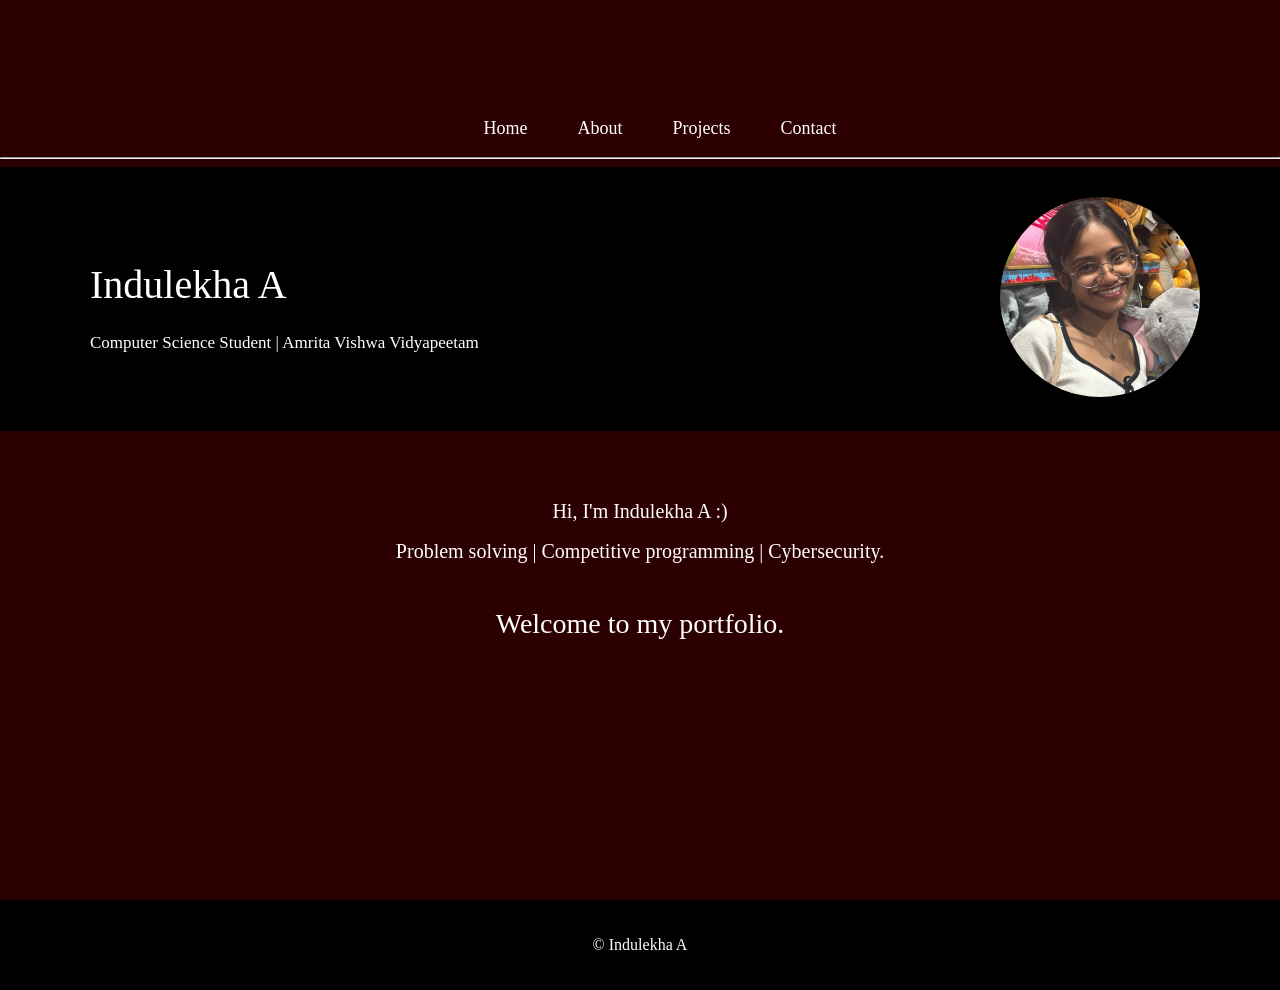
==== index.html @ 7f7b0244 "Add files via upload" ====
<!DOCTYPE html>
<html style="height:100%">
    <head>
        <link rel="stylesheet" href="style.css">
        <meta name="viewport" content="width=device-width, initial-scale=1.0">
    </head>
    <body style="background-image:url(bg.jpeg); background-size:cover; background-repeat:no-repeat;min-height:100vh; background-position: center;">
        <nav>
            <ul class="nav" style="padding-top:100px;">
                <li><a href="Portfoliohome.html" style="text-decoration:None;">Home</a></li>
                <li><a href="About.html" style="text-decoration:None;">About</a></li>
                <li><a href="Projects.html" style="text-decoration:None;">Projects</a></li>
                <li><a href="Contact.html" style="text-decoration:None;">Contact</a></li>
            </ul>
            <hr>
        </nav>
        <div class="hero">
            <div>
      <h1 style="color:#ffffff; padding:10px; font-size:40px; margin-bottom:5px;">Indulekha A</h1>
      <h1 style="color:#ffffff; padding:10px; font-size:17px; margin-top:0;"> Computer Science Student | Amrita Vishwa Vidyapeetam</h1>
      </div>

      <div>
        <img src="profile.jpeg" alt="my photo" style="width:200px; border-radius:50%">
      </div>
    </div>  
    <div class="intro">
    <p style="text-align:center; font-size:20px; line-height:2;">Hi, I'm Indulekha A :) <br> Problem solving | Competitive programming | Cybersecurity. </p>
    <p style="text-align:center; font-size:28px;">
Welcome to my portfolio.</p>
</div>
<footer>
  <p class="footer">© Indulekha A</p>
</footer>
    </body>
</html>
---- style.css ----
*{font-family:'Times new roman', sans-serif; font-weight:300; color:white;}
.nav{list-style:none; display:flex; justify-content:center; gap:50px; font-size:18px}
.hero{display:flex; justify-content: space-between; background-color:black; align-items:center; padding:30px; padding-right:80px; padding-left:80px;}
.intro{line-height:1.8; margin-top:40px}
footer{
  background-color: black;
  color: white;
  text-align: center;
  padding: 20px;
  margin-top: auto;
}
html, body{height:110%; margin:0; padding:0}
body{min-height:100vh;
display:flex;
flex-direction: column;}
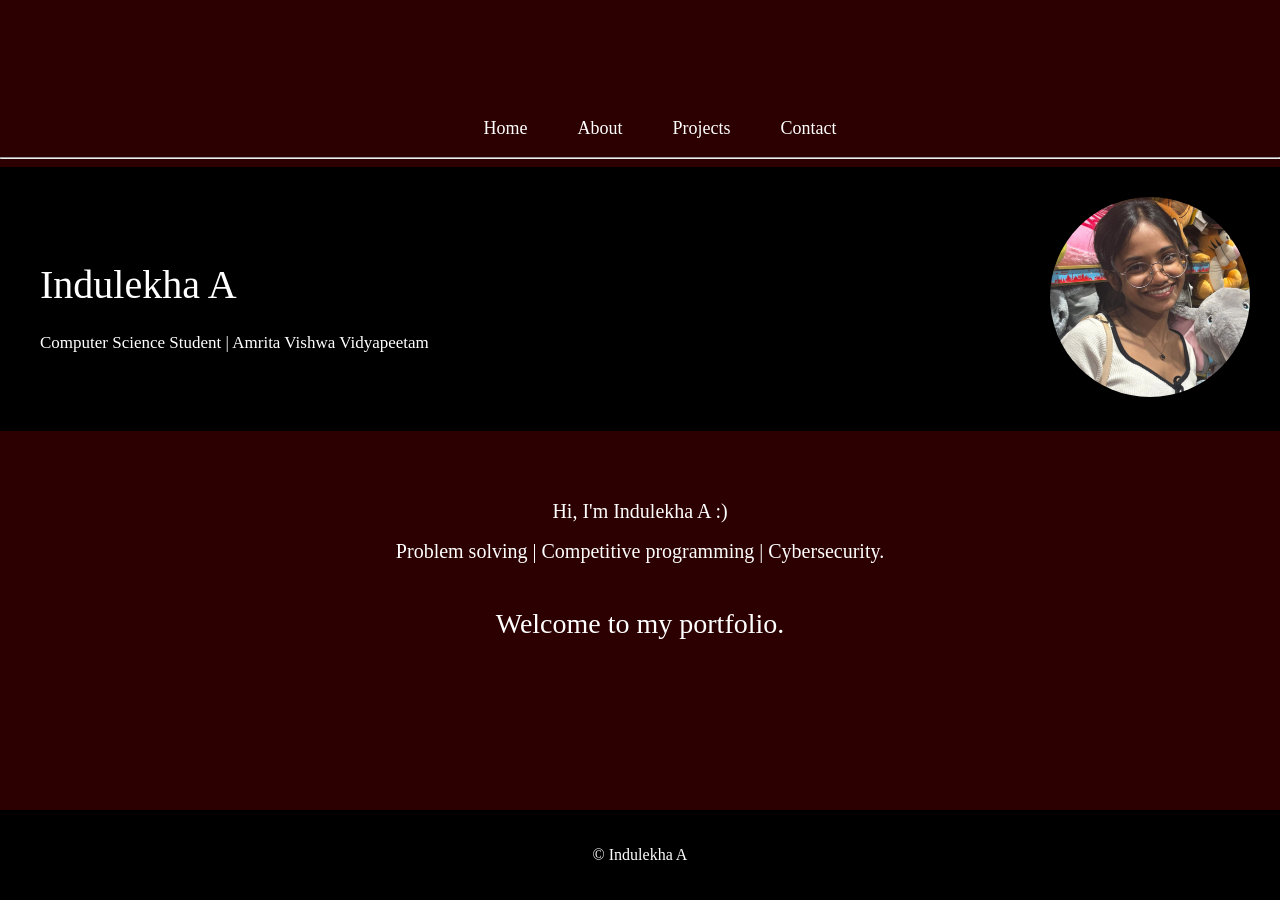
==== commit 5a6b4e90: "Add files via upload" ====
--- a/index.html
+++ b/index.html
@@ -1,13 +1,13 @@
 <!DOCTYPE html>
-<html style="height:100%">
+<html>
     <head>
         <link rel="stylesheet" href="style.css">
         <meta name="viewport" content="width=device-width, initial-scale=1.0">
     </head>
-    <body style="background-image:url(bg.jpeg); background-size:cover; background-repeat:no-repeat;min-height:100vh; background-position: center;">
+    <body class="body">
         <nav>
             <ul class="nav" style="padding-top:100px;">
-                <li><a href="Portfoliohome.html" style="text-decoration:None;">Home</a></li>
+                <li><a href="index.html" style="text-decoration:None;">Home</a></li>
                 <li><a href="About.html" style="text-decoration:None;">About</a></li>
                 <li><a href="Projects.html" style="text-decoration:None;">Projects</a></li>
                 <li><a href="Contact.html" style="text-decoration:None;">Contact</a></li>
--- a/style.css
+++ b/style.css
@@ -1,6 +1,29 @@
 *{font-family:'Times new roman', sans-serif; font-weight:300; color:white;}
 .nav{list-style:none; display:flex; justify-content:center; gap:50px; font-size:18px}
-.hero{display:flex; justify-content: space-between; background-color:black; align-items:center; padding:30px; padding-right:80px; padding-left:80px;}
+/*.hero{display:flex; justify-content: space-between; background-color:black; align-items:center; padding:30px; padding-right:80px; padding-left:80px;}*/
+.hero{
+  display: flex;
+  justify-content: space-between;
+  background-color: black;
+  align-items: center;
+  padding: 30px;
+  flex-wrap: wrap;
+}
+.hero img{
+  max-width: 100%;
+  height: auto;
+  border-radius: 50%;
+}
+@media (max-width: 768px){
+  .hero{
+    flex-direction: column;
+    text-align: center;
+    padding: 20px;
+  }
+}
+body{
+  overflow-x: hidden;
+}
 .intro{line-height:1.8; margin-top:40px}
 footer{
   background-color: black;
@@ -9,7 +32,30 @@
   padding: 20px;
   margin-top: auto;
 }
-html, body{height:110%; margin:0; padding:0}
+html, body{margin:0; padding:0}
 body{min-height:100vh;
 display:flex;
-flex-direction: column;}+flex-direction: column;}
+@media (max-width: 768px){
+  h1{
+    font-size: 24px;
+  }
+
+  p{
+    font-size: 16px;
+  }
+
+  .nav{
+    padding-top: 20px !important;
+  }
+}
+.body{
+  min-height: 100vh;
+  display: flex;
+  flex-direction: column;
+
+  background-image: url("bg.jpeg");
+  background-size: cover;
+  background-repeat: no-repeat;
+  background-position: center;
+}
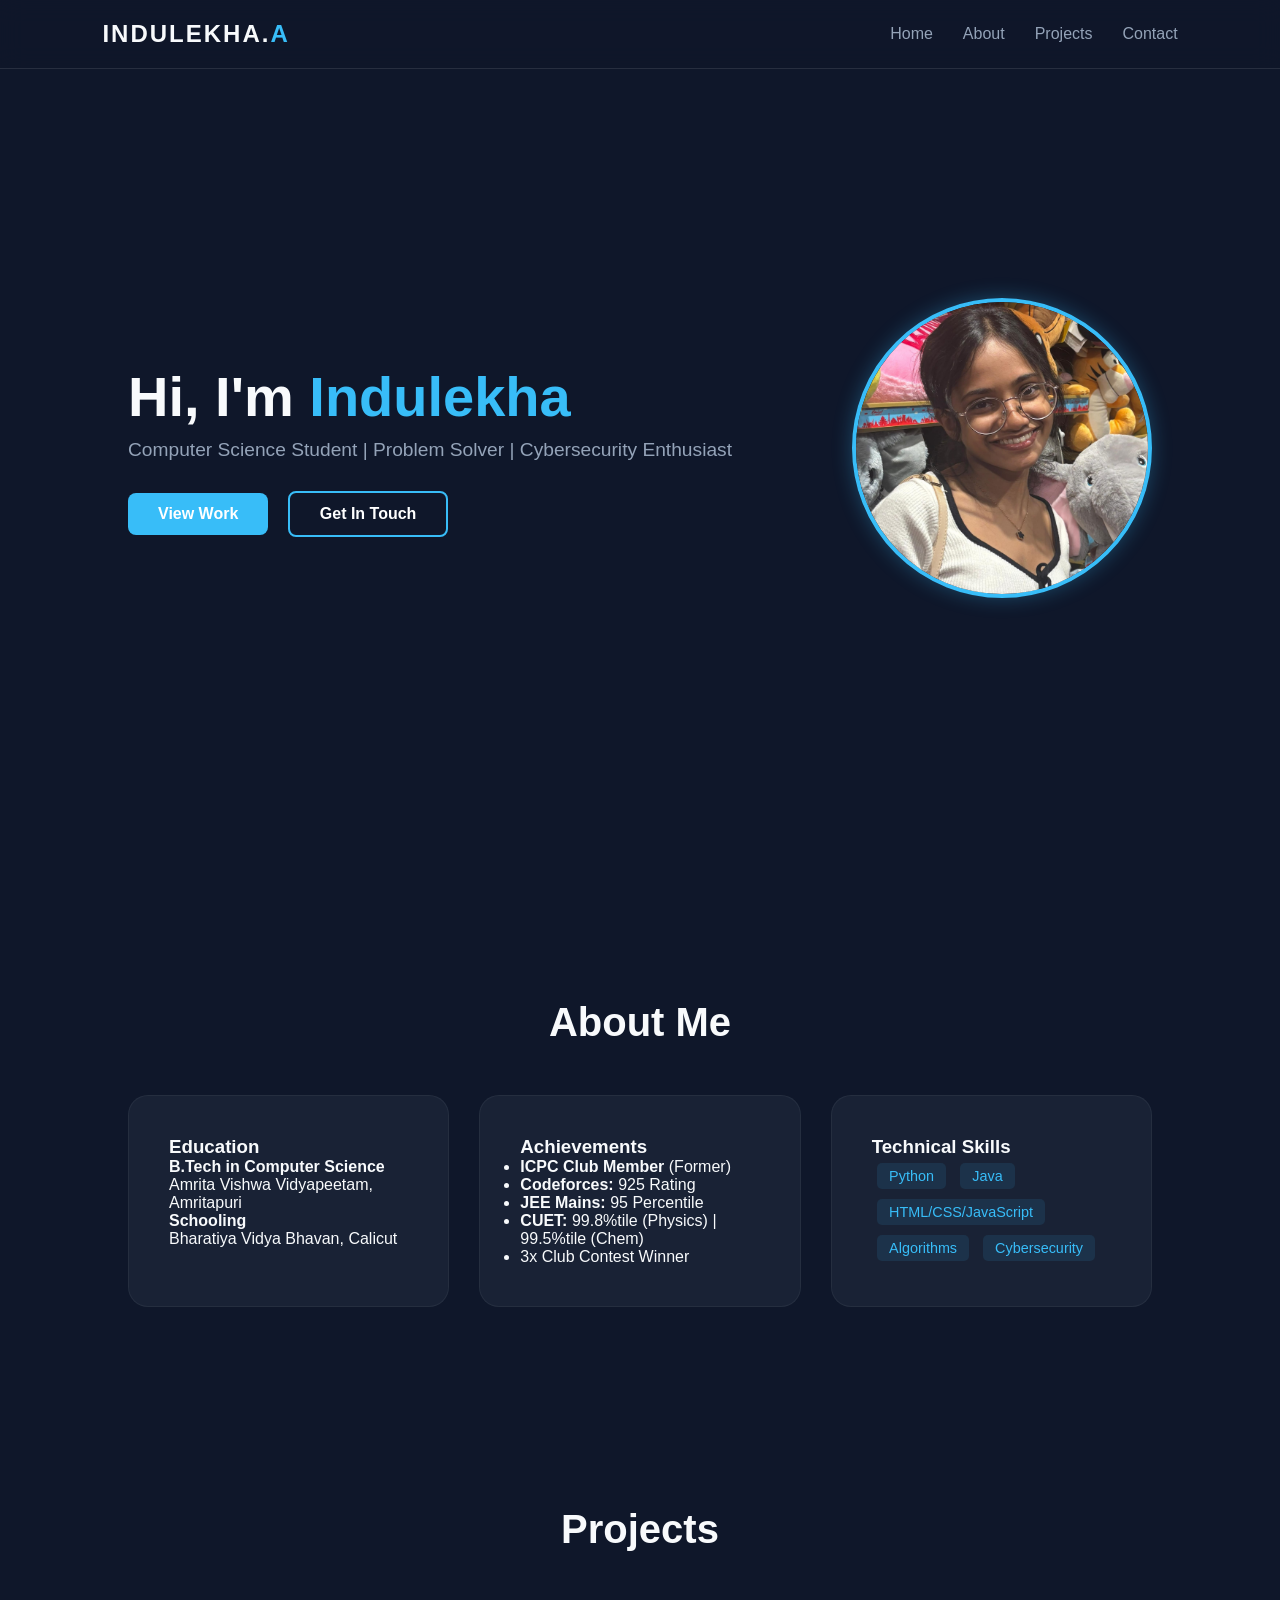
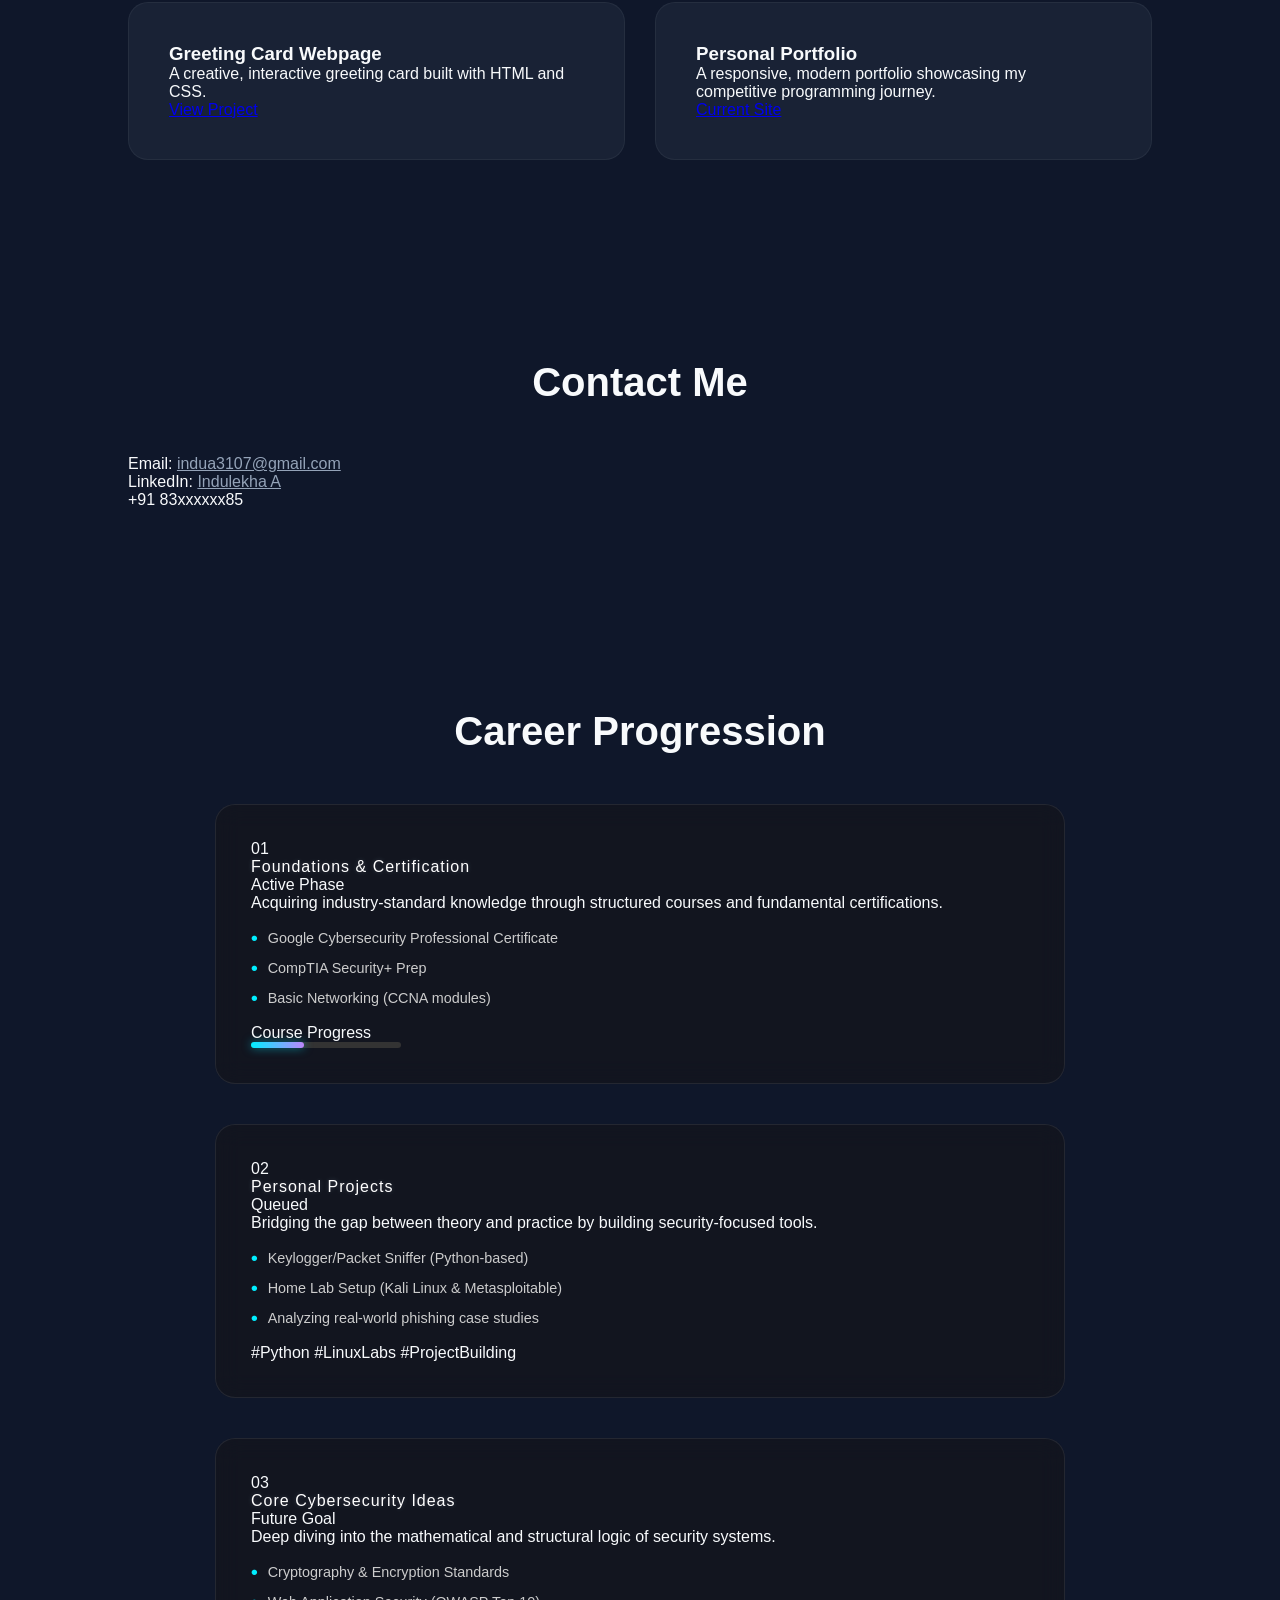
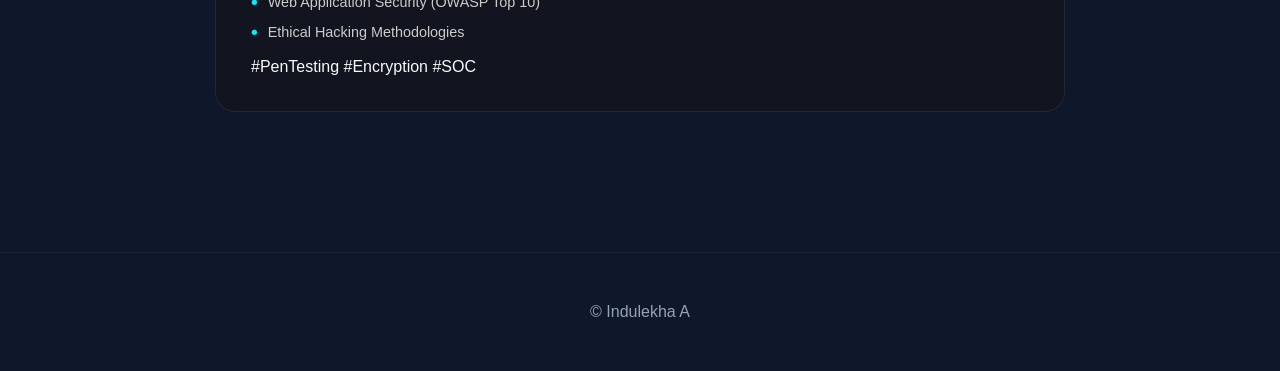
==== commit cfe840ce: "Add files via upload" ====
--- a/index.html
+++ b/index.html
@@ -1,36 +1,168 @@
 <!DOCTYPE html>
-<html>
-    <head>
-        <link rel="stylesheet" href="style.css">
-        <meta name="viewport" content="width=device-width, initial-scale=1.0">
-    </head>
-    <body class="body">
-        <nav>
-            <ul class="nav" style="padding-top:100px;">
-                <li><a href="index.html" style="text-decoration:None;">Home</a></li>
-                <li><a href="About.html" style="text-decoration:None;">About</a></li>
-                <li><a href="Projects.html" style="text-decoration:None;">Projects</a></li>
-                <li><a href="Contact.html" style="text-decoration:None;">Contact</a></li>
-            </ul>
-            <hr>
-        </nav>
-        <div class="hero">
+<html lang="en">
+<head>
+    <meta charset="UTF-8">
+    <meta name="viewport" content="width=device-width, initial-scale=1.0">
+    <title>Indulekha A | Portfolio</title>
+    <link rel="stylesheet" href="style.css">
+    <link href="https://unpkg.com/aos@2.3.1/dist/aos.css" rel="stylesheet">
+</head>
+<body>
+
+    <nav>
+        <div class="logo">INDULEKHA.<span>A</span></div>
+        <ul class="nav-links">
+            <li><a href="#home">Home</a></li>
+            <li><a href="#about">About</a></li>
+            <li><a href="#projects">Projects</a></li>
+            <li><a href="#contact">Contact</a></li>
+        </ul>
+    </nav>
+
+    <section id="home" class="hero">
+        <div class="hero-content" data-aos="fade-up">
+            <h1>Hi, I'm <span class="highlight">Indulekha</span></h1>
+            <p>Computer Science Student | Problem Solver | Cybersecurity Enthusiast</p>
+            <div class="hero-btns">
+                <a href="#projects" class="btn">View Work</a>
+                <a href="#contact" class="btn secondary">Get In Touch</a>
+            </div>
+        </div>
+        <div class="hero-img" data-aos="zoom-in">
+            <img src="profile.jpeg" alt="Indulekha A">
+        </div>
+    </section>
+
+    <section id="about" class="container">
+        <h2 class="section-title" data-aos="fade-right">About Me</h2>
+        <div class="about-grid">
+            <div class="about-card" data-aos="fade-up">
+                <h3>Education</h3>
+                <p><strong>B.Tech in Computer Science</strong><br>Amrita Vishwa Vidyapeetam, Amritapuri</p>
+                <p><strong>Schooling</strong><br>Bharatiya Vidya Bhavan, Calicut</p>
+            </div>
+            <div class="about-card" data-aos="fade-up" data-aos-delay="100">
+                <h3>Achievements</h3>
+                <ul class="achievement-list">
+                    <li><strong>ICPC Club Member</strong> (Former)</li>
+                    <li><strong>Codeforces:</strong> 925 Rating</li>
+                
+                    <li><strong>JEE Mains:</strong> 95 Percentile</li>
+                    <li><strong>CUET:</strong> 99.8%tile (Physics) | 99.5%tile (Chem)</li>
+                    
+                    <li>3x Club Contest Winner</li>
+                </ul>
+            </div>
+            <div class="about-card" data-aos="fade-up" data-aos-delay="200">
+                <h3>Technical Skills</h3>
+                <div class="skills-tags">
+                    <span>Python</span> <span>Java</span> <span>HTML/CSS/JavaScript</span> <span>Algorithms</span> <span>Cybersecurity</span>
+                </div>
+            </div>
+        </div>
+    </section>
+
+    <section id="projects" class="container">
+        <h2 class="section-title" data-aos="fade-left">Projects</h2>
+        <div class="project-grid">
+            <div class="project-card" data-aos="flip-up">
+                <h3>Greeting Card Webpage</h3>
+                <p>A creative, interactive greeting card built with HTML and CSS.</p>
+                <a href="greetingcard.html" class="project-link">View Project</a>
+            </div>
+            <div class="project-card" data-aos="flip-up" data-aos-delay="100">
+                <div class="project-icon"><i class="fas fa-code"></i></div>
+                <h3>Personal Portfolio</h3>
+                <p>A responsive, modern portfolio showcasing my competitive programming journey.</p>
+                <a href="#" class="project-link">Current Site</a>
+            </div>
+        </div>
+    </section>
+
+    <section id="contact" class="container">
+        <h2 class="section-title" data-aos="fade-up">Contact Me</h2>
+        <div class="contact-links" data-aos="zoom-in">
+            <p>Email: <a href="mailto:indua3107@gmail.com" style="color:#94a3b8;">indua3107@gmail.com</a></p>
+            <p>LinkedIn: <a href="https://www.linkedin.com/in/indulekha-a-11506b38a" target="_blank" style="color:#94a3b8;">Indulekha A</a></p>
+            <p><i class="fas fa-phone"></i> +91 83xxxxxx85</p>
+        </div>
+    </section>
+    <section id="roadmap" class="container">
+    <h2 class="section-title" data-aos="fade-right">Career Progression</h2>
+    <div class="cyber-roadmap">
+        
+        <div class="cyber-node" data-aos="fade-up">
             <div>
-      <h1 style="color:#ffffff; padding:10px; font-size:40px; margin-bottom:5px;">Indulekha A</h1>
-      <h1 style="color:#ffffff; padding:10px; font-size:17px; margin-top:0;"> Computer Science Student | Amrita Vishwa Vidyapeetam</h1>
-      </div>
+                <div>01</div>
+                <div>
+                    <span class="glitch-text">Foundations & Certification</span>
+                    <div>Active Phase</div>
+                </div>
+            </div>
+            <div>
+                <p>Acquiring industry-standard knowledge through structured courses and fundamental certifications.</p>
+                <ul class="roadmap-bullets">
+                    <li>Google Cybersecurity Professional Certificate</li>
+                    <li>CompTIA Security+ Prep</li>
+                    <li>Basic Networking (CCNA modules)</li>
+                </ul>
+                <div>
+                    <div><span>Course Progress</span><div class="stat-bar"><div class="bar-fill" style="width: 35%"></div></div></div>
+                </div>
+            </div>
 
-      <div>
-        <img src="profile.jpeg" alt="my photo" style="width:200px; border-radius:50%">
-      </div>
-    </div>  
-    <div class="intro">
-    <p style="text-align:center; font-size:20px; line-height:2;">Hi, I'm Indulekha A :) <br> Problem solving | Competitive programming | Cybersecurity. </p>
-    <p style="text-align:center; font-size:28px;">
-Welcome to my portfolio.</p>
-</div>
-<footer>
-  <p class="footer">© Indulekha A</p>
-</footer>
-    </body>
-</html>
+        </div>
+        <div class="cyber-node" data-aos="fade-up" data-aos-delay="100">
+            <div>
+                <div>02</div>
+                <div>
+                    <span class="glitch-text">Personal Projects</span>
+                    <div class="status-indicator processing">Queued</div>
+                </div>
+            </div>
+            <div>
+                <p>Bridging the gap between theory and practice by building security-focused tools.</p>
+                <ul class="roadmap-bullets">
+                    <li>Keylogger/Packet Sniffer (Python-based)</li>
+                    <li>Home Lab Setup (Kali Linux & Metasploitable)</li>
+                    <li>Analyzing real-world phishing case studies</li>
+                </ul>
+                <div>
+                    <span>#Python</span> <span>#LinuxLabs</span> <span>#ProjectBuilding</span>
+                </div>
+            </div>
+        </div>
+
+        <div class="cyber-node" data-aos="fade-up" data-aos-delay="200">
+            <div>
+                <div>03</div>
+                <div>
+                    <span class="glitch-text">Core Cybersecurity Ideas</span>
+                    <div class="status-indicator offline">Future Goal</div>
+                </div>
+            </div>
+            <div>
+                <p>Deep diving into the mathematical and structural logic of security systems.</p>
+                <ul class="roadmap-bullets">
+                    <li>Cryptography & Encryption Standards</li>
+                    <li>Web Application Security (OWASP Top 10)</li>
+                    <li>Ethical Hacking Methodologies</li>
+                </ul>
+                <div>
+                    <span>#PenTesting</span> <span>#Encryption</span> <span>#SOC</span>
+                </div>
+            </div>
+        </div>
+
+    </div>
+</section>
+    <footer>
+        <p>© Indulekha A</p>
+    </footer>
+
+    <script src="https://unpkg.com/aos@2.3.1/dist/aos.js"></script>
+    <script>
+        AOS.init({ duration: 1000, once: true });
+    </script>
+</body>
+</html>
--- a/style.css
+++ b/style.css
@@ -1,61 +1,193 @@
-*{font-family:'Times new roman', sans-serif; font-weight:300; color:white;}
-.nav{list-style:none; display:flex; justify-content:center; gap:50px; font-size:18px}
-/*.hero{display:flex; justify-content: space-between; background-color:black; align-items:center; padding:30px; padding-right:80px; padding-left:80px;}*/
-.hero{
-  display: flex;
-  justify-content: space-between;
-  background-color: black;
-  align-items: center;
-  padding: 30px;
-  flex-wrap: wrap;
+:root {
+    --primary: #38bdf8;
+    --bg: #0f172a;
+    --card-bg: rgba(30, 41, 59, 0.7);
+    --text: #f8fafc;
+    --text-dim: #94a3b8;
 }
-.hero img{
-  max-width: 100%;
-  height: auto;
-  border-radius: 50%;
+
+* {
+    margin: 0;
+    padding: 0;
+    box-sizing: border-box;
+    font-family: 'Inter', 'Segoe UI', sans-serif;
 }
-@media (max-width: 768px){
-  .hero{
+
+body {
+    background-color: var(--bg);
+    color: var(--text);
+    overflow-x: hidden;
+}
+
+nav {
+    display: flex;
+    justify-content: space-between;
+    align-items: center;
+    padding: 20px 8%;
+    position: fixed;
+    width: 100%;
+    z-index: 1000;
+    background: rgba(15, 23, 42, 0.8);
+    backdrop-filter: blur(12px);
+    border-bottom: 1px solid rgba(255, 255, 255, 0.1);
+}
+
+.logo { font-size: 1.5rem; font-weight: bold; letter-spacing: 2px; }
+.logo span { color: var(--primary); }
+
+.nav-links { display: flex; list-style: none; }
+.nav-links li { margin-left: 30px; }
+.nav-links a { 
+    text-decoration: none; 
+    color: var(--text-dim); 
+    font-weight: 500;
+}
+.nav-links a:hover { color: var(--primary); }
+
+.hero {
+    height: 100vh;
+    display: flex;
+    align-items: center;
+    justify-content: space-between;
+    padding: 0 10%;
+}
+
+.hero-content h1 { font-size: 3.5rem; margin-bottom: 10px; }
+.highlight { color: var(--primary); }
+.hero-content p { color: var(--text-dim); font-size: 1.2rem; margin-bottom: 30px; }
+
+.hero-img img {
+    width: 300px;
+    height: 300px;
+    object-fit: cover;
+    border-radius: 50%;
+    border: 4px solid #38bdf8;
+    box-shadow: 0 0 20px rgba(56, 189, 248, 0.3);
+}
+
+.container { padding: 100px 10%; }
+.section-title { font-size: 2.5rem; margin-bottom: 50px; text-align: center; }
+
+.about-grid, .project-grid {
+    display: grid;
+    grid-template-columns: repeat(auto-fit, minmax(280px, 1fr));
+    gap: 30px;
+}
+
+.about-card, .project-card {
+    background: var(--card-bg);
+    padding: 40px;
+    border-radius: 20px;
+    border: 1px solid rgba(255, 255, 255, 0.05);
+}
+
+.about-card:hover, .project-card:hover {
+    border-color: var(--primary);
+}
+
+.skills-tags span {
+    display: inline-block;
+    background: rgba(56, 189, 248, 0.1);
+    color: var(--primary);
+    padding: 5px 12px;
+    border-radius: 5px;
+    margin: 5px;
+    font-size: 0.9rem;
+}
+
+.btn {
+    padding: 12px 30px;
+    border-radius: 8px;
+    text-decoration: none;
+    font-weight: 600;
+    transition: 0.3s;
+    display: inline-block;
+    background: var(--primary);
+    color: white;
+}
+
+.btn.secondary {
+    background: transparent;
+    border: 2px solid var(--primary);
+    margin-left: 15px;
+}
+
+.btn:hover { opacity: 0.8; transform: scale(1.05); }
+
+footer {
+    text-align: center;
+    padding: 50px;
+    border-top: 1px solid rgba(255, 255, 255, 0.05);
+    color: var(--text-dim);
+}
+
+@media (max-width: 768px) {
+    .hero { flex-direction: column-reverse; justify-content: center; text-align: center; padding-top: 100px; }
+    .hero-content h1 { font-size: 2.5rem; }
+    .hero-img img { width: 250px; height: 250px; margin-bottom: 30px; }
+    .nav-links { display: none; }
+    .btn.secondary { margin: 10px 0 0 0; }
+}
+.cyber-roadmap {
+    display: flex;
     flex-direction: column;
-    text-align: center;
-    padding: 20px;
-  }
+    gap: 40px;
+    max-width: 850px;
+    margin: 40px auto;
 }
-body{
-  overflow-x: hidden;
+
+.cyber-node {
+    background: rgba(20, 20, 25, 0.6);
+    backdrop-filter: blur(12px);
+    border: 1px solid rgba(255, 255, 255, 0.08);
+    border-radius: 20px;
+    padding: 35px;
+    transition: all 0.4s ease;
 }
-.intro{line-height:1.8; margin-top:40px}
-footer{
-  background-color: black;
-  color: white;
-  text-align: center;
-  padding: 20px;
-  margin-top: auto;
+
+.cyber-node:hover {
+    border-color: rgba(0, 238, 255, 0.4);
+    box-shadow: 0 10px 30px rgba(0, 0, 0, 0.5);
 }
-html, body{margin:0; padding:0}
-body{min-height:100vh;
-display:flex;
-flex-direction: column;}
-@media (max-width: 768px){
-  h1{
-    font-size: 24px;
-  }
 
-  p{
-    font-size: 16px;
-  }
+.roadmap-bullets {
+    list-style: none;
+    margin: 15px 0;
+    padding: 0;
+}
 
-  .nav{
-    padding-top: 20px !important;
-  }
+.roadmap-bullets li {
+    font-size: 0.9rem;
+    color: #ccc;
+    margin-bottom: 8px;
+    display: flex;
+    align-items: center;
 }
-.body{
-  min-height: 100vh;
-  display: flex;
-  flex-direction: column;
 
-  background-image: url("bg.jpeg");
-  background-size: cover;
-  background-repeat: no-repeat;
-  background-position: center;
+.roadmap-bullets li::before {
+    content: "•";
+    color: #00eeff;
+    font-weight: bold;
+    margin-right: 10px;
+    font-size: 1.2rem;
+}
+.glitch-text {
+    font-family: 'Segoe UI', sans-serif;
+    letter-spacing: 1px;
+    color: #fff;
+    text-shadow: 0 0 5px rgba(255,255,255,0.2);
+}
+
+.stat-bar {
+    width: 150px;
+    height: 6px;
+    background: #333;
+    border-radius: 10px;
+}
+
+.bar-fill {
+    height: 100%;
+    background: linear-gradient(90deg, #00eeff, #bb86fc);
+    box-shadow: 0 0 10px rgba(0, 238, 255, 0.5);
+    border-radius: 10px;
 }
